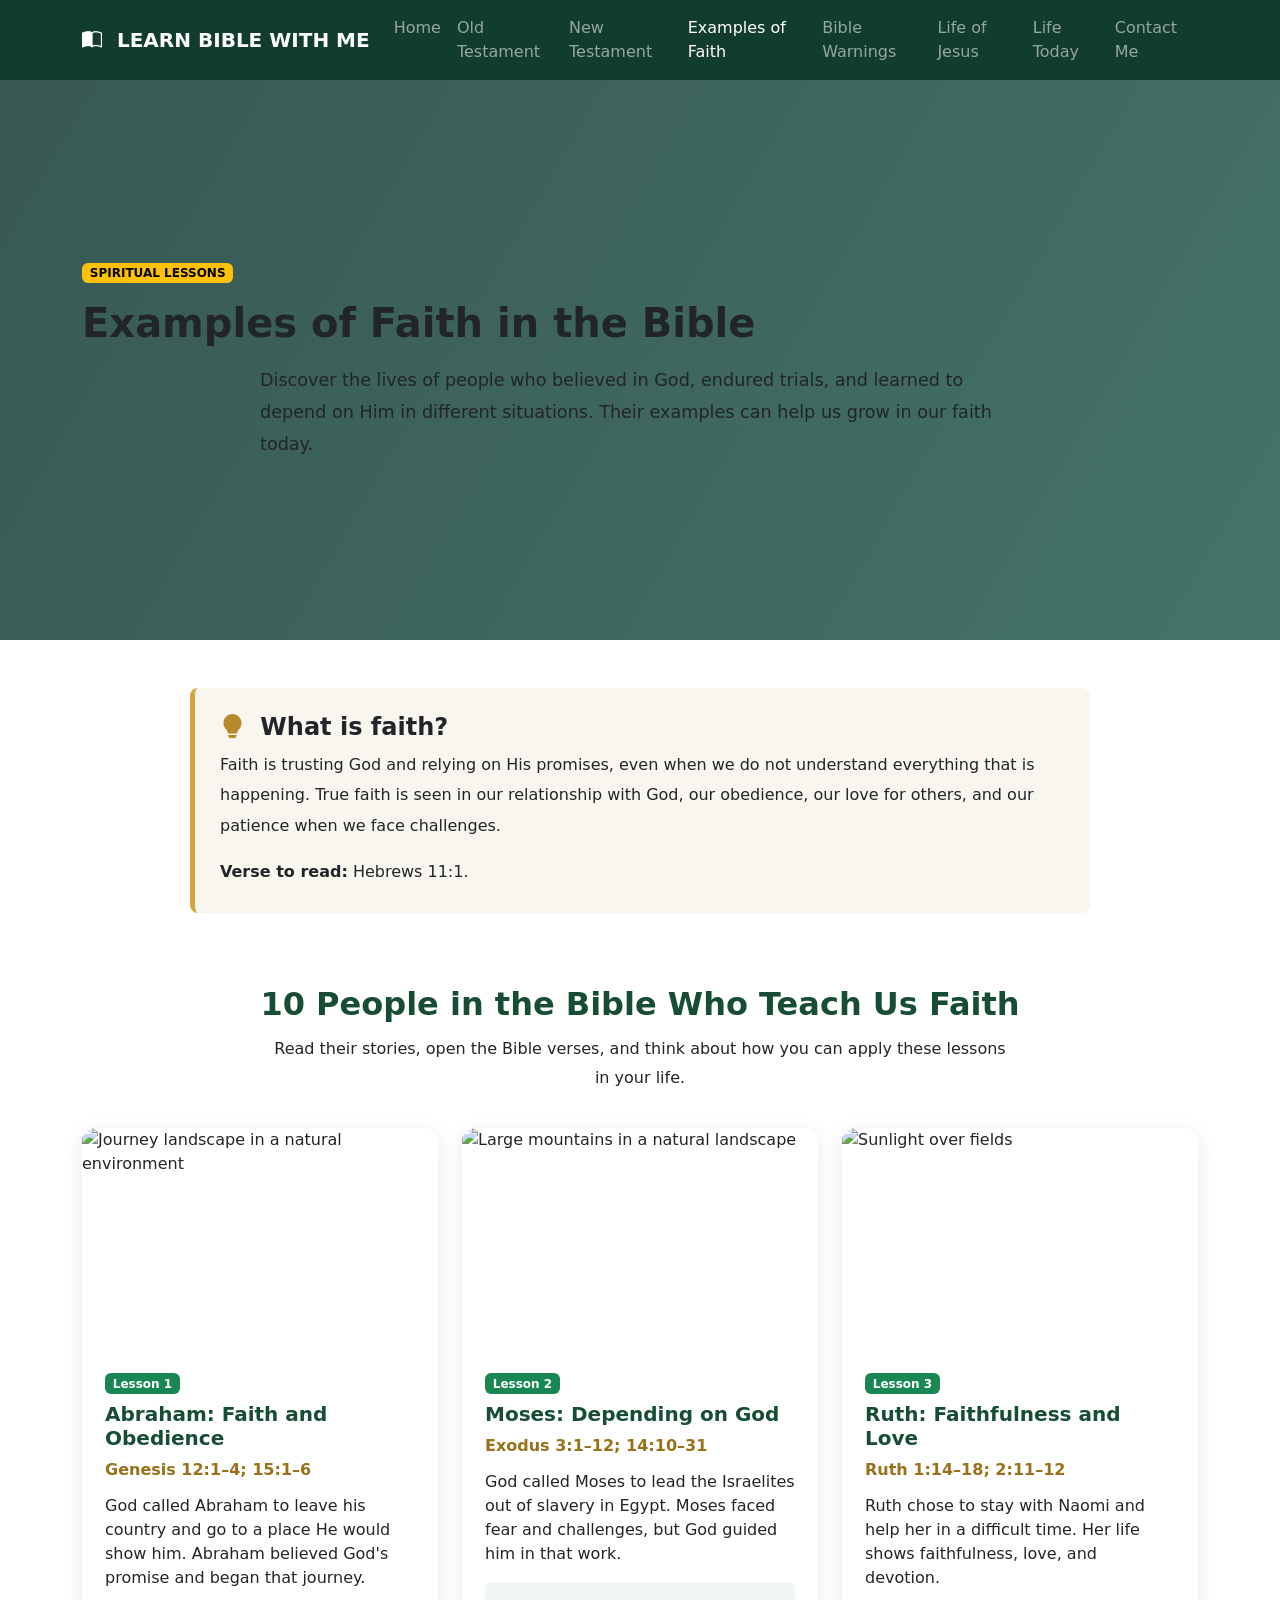
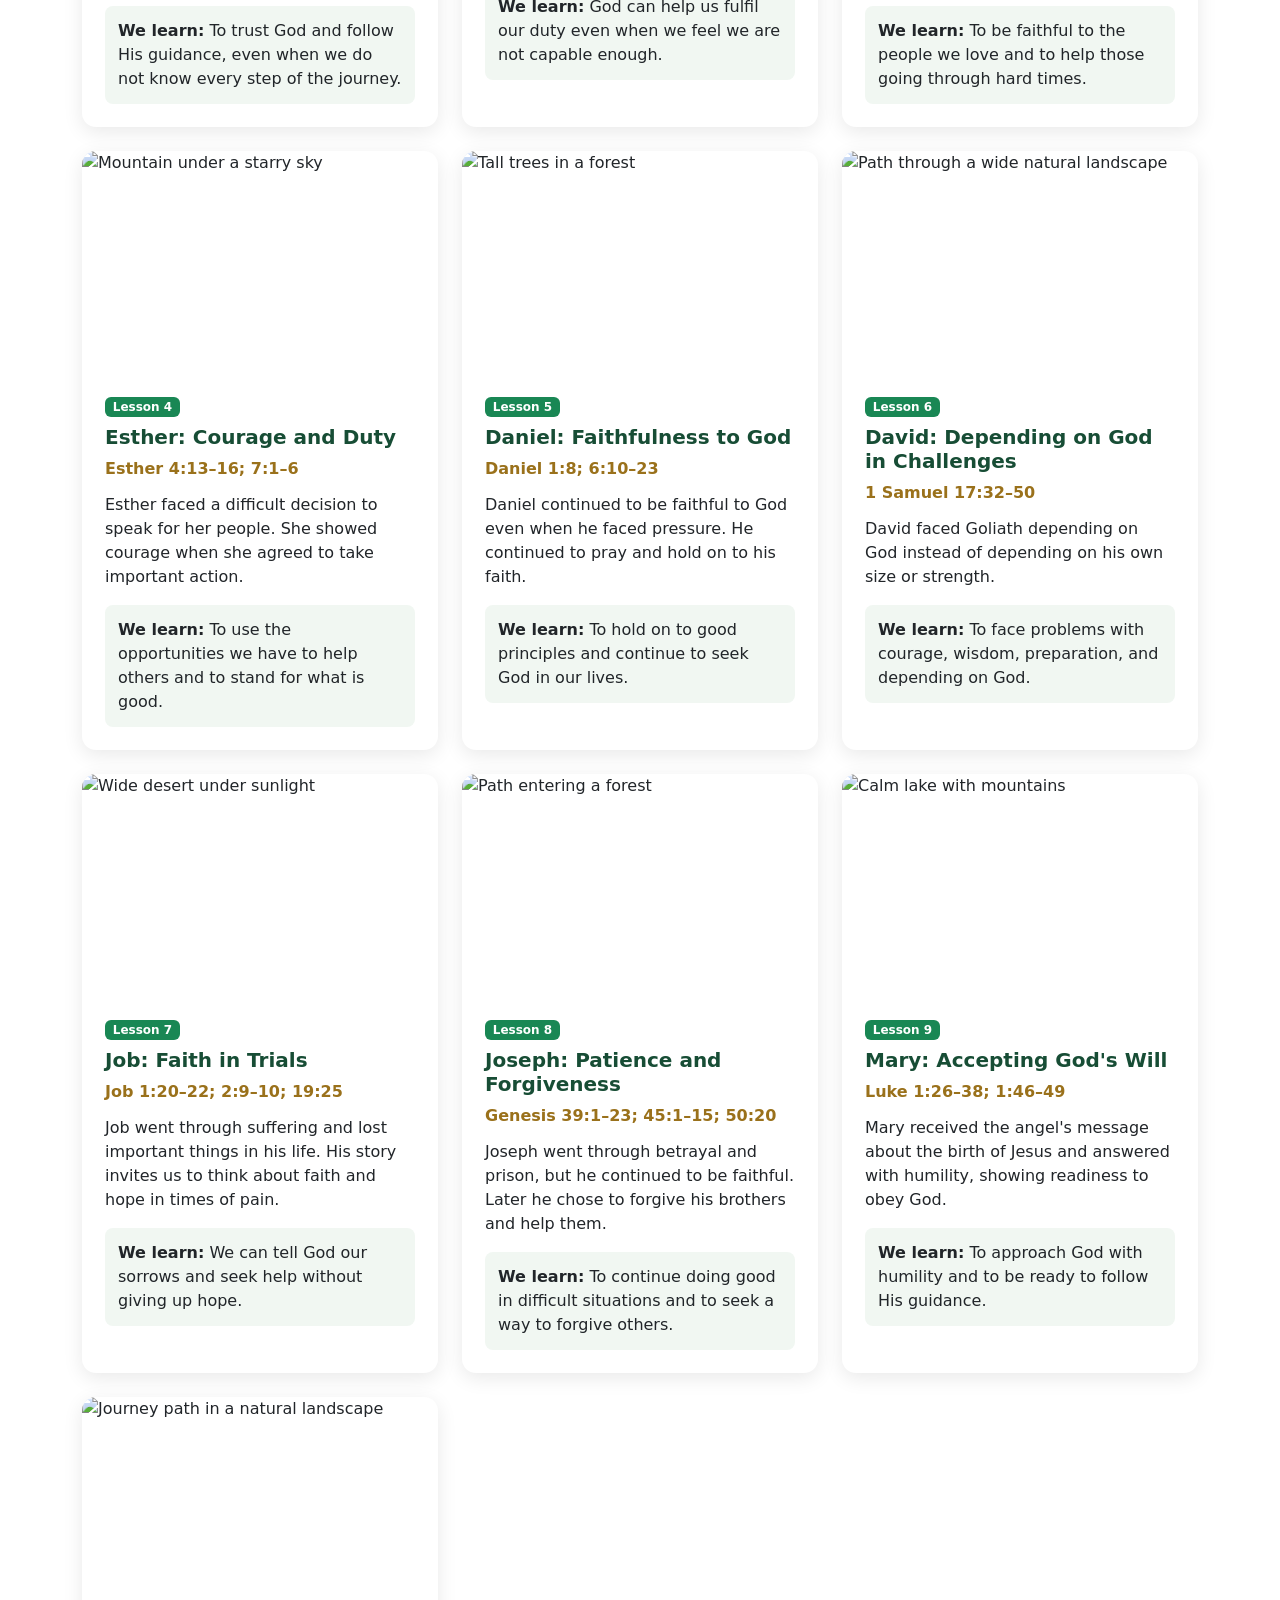
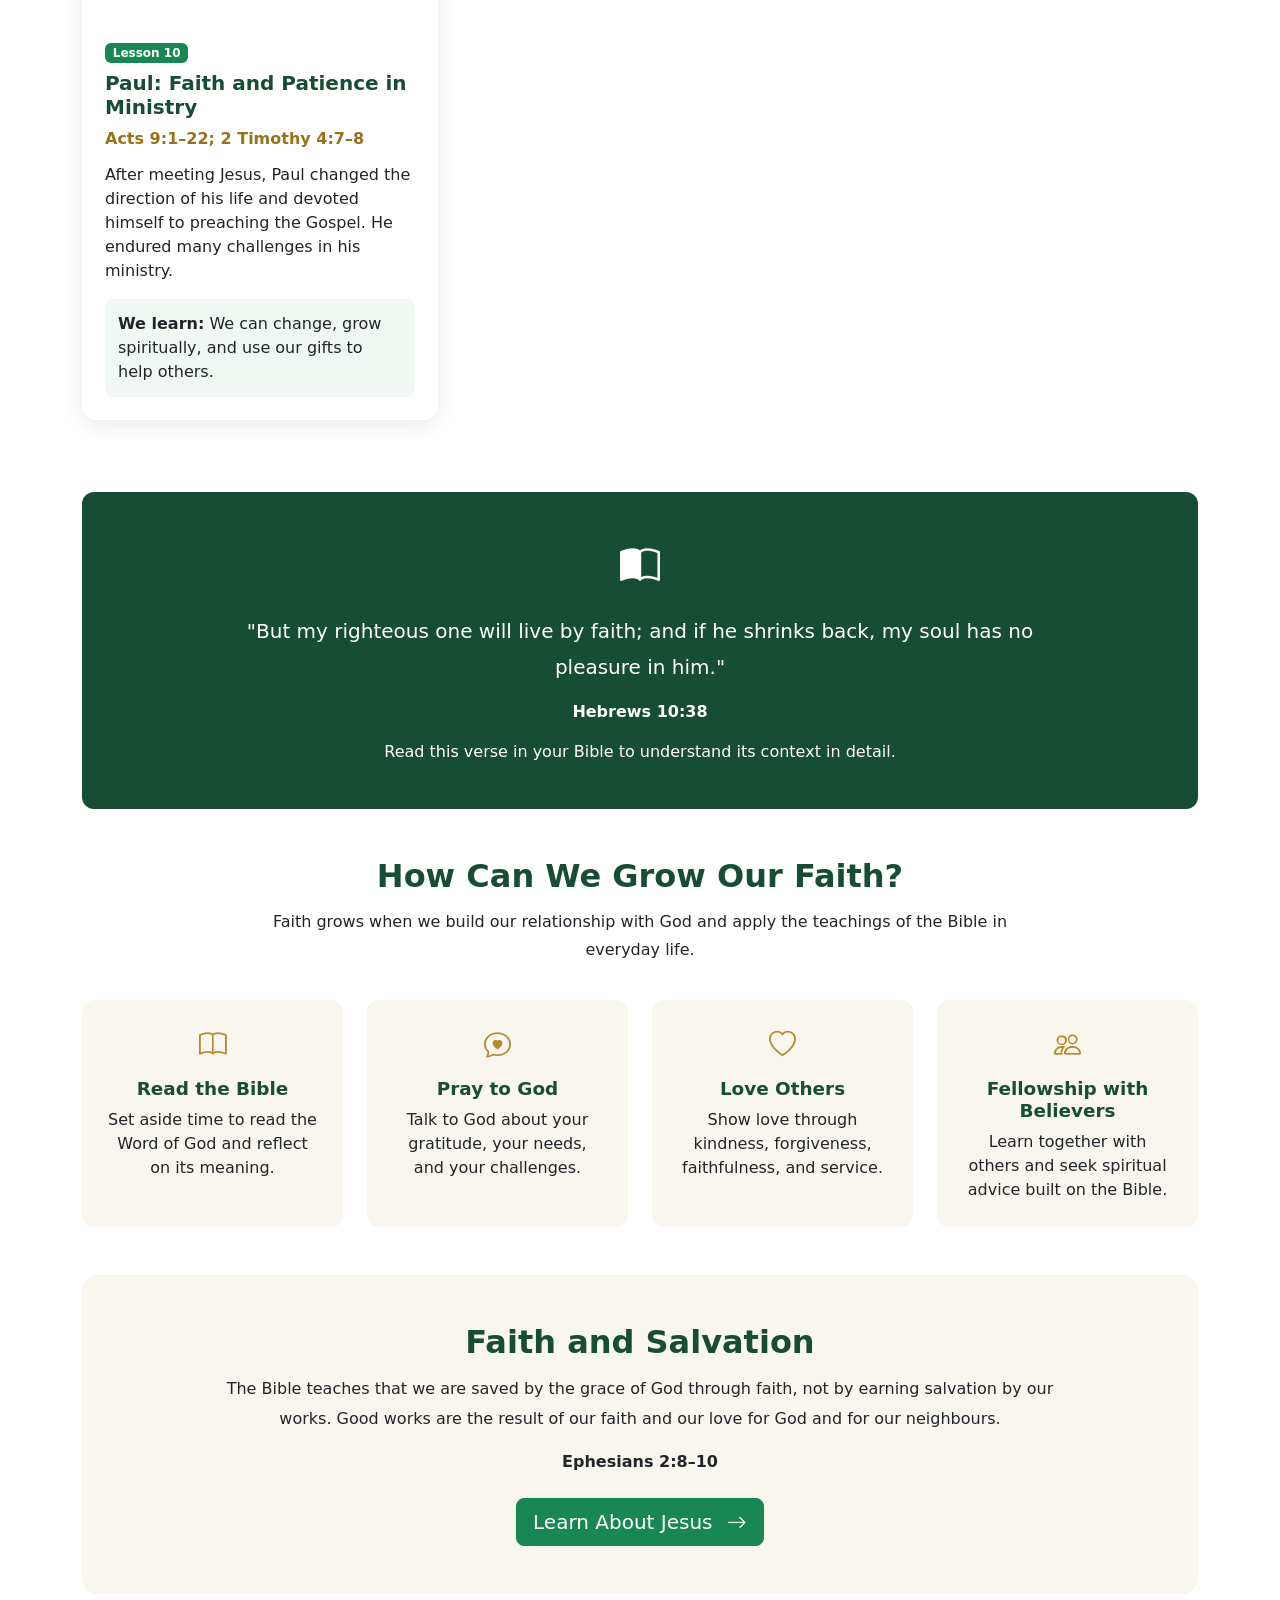
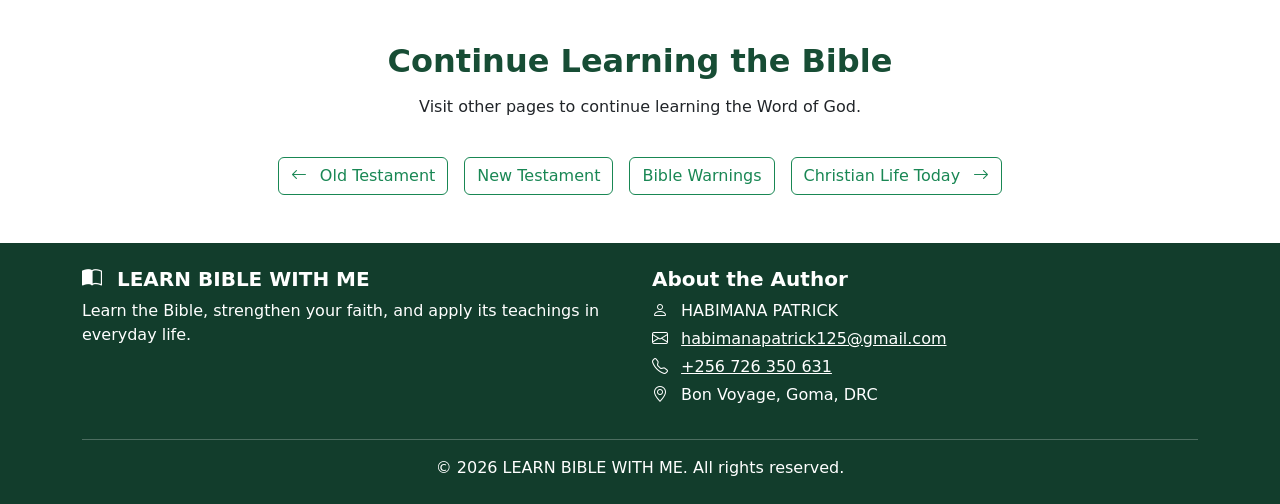
==== examples-of-faith.html @ d7feb808 "Create examples-of-faith.html" ====
<!DOCTYPE html>
<html lang="en">
<head>
    <meta charset="UTF-8">
    <meta name="viewport" content="width=device-width, initial-scale=1.0">

    <title>Examples of Faith | LEARN BIBLE WITH ME</title>

    <meta name="description" content="Learn about examples of faith from the Bible and how to apply those lessons in your life.">

    <link rel="stylesheet" href="Styles.css">

    <link href="https://cdn.jsdelivr.net/npm/bootstrap@5.3.3/dist/css/bootstrap.min.css"
          rel="stylesheet">

    <link href="https://cdn.jsdelivr.net/npm/bootstrap-icons@1.11.3/font/bootstrap-icons.css"
          rel="stylesheet">

    <style>
        .page-banner {
          background:
        linear-gradient(
            120deg,
            rgba(21, 59, 53, 0.85),
            rgba(36, 91, 78, 0.85)
        ),
        url('examples of faith B.webp');
            background-repeat: no-repeat;
            background-position: top center;
            background-size: cover;
            padding: 180px 0;
            color: var(--white-color);
            overflow: hidden;
        }

        .page-banner h1 {
            font-weight: 800;
            margin-bottom: 18px;
        }

        .page-banner p {
            max-width: 760px;
            margin: 0 auto;
            font-size: 1.1rem;
            line-height: 1.8;
        }

        .faith-intro {
            max-width: 900px;
            margin: 35px auto;
            padding: 25px;
            border-left: 5px solid #d6a63c;
            background: #f8f6ef;
            border-radius: 8px;
            line-height: 1.9;
        }

        .lesson-detail {
            height: 100%;
            overflow: hidden;
            border: none;
            border-radius: 14px;
            box-shadow: 0 5px 20px rgba(0, 0, 0, 0.09);
            transition: transform 0.25s ease;
            background: white;
        }

        .lesson-detail:hover {
            transform: translateY(-5px);
        }

        .lesson-detail img {
            width: 100%;
            height: 220px;
            object-fit: cover;
        }

        .lesson-detail .card-body {
            padding: 23px;
        }

        .lesson-detail h3 {
            color: #174d35;
            font-size: 1.25rem;
            font-weight: 700;
        }

        .bible-reference {
            color: #9a711b;
            font-weight: 700;
            margin-bottom: 12px;
        }

        .lesson-application {
            background: #f1f7f2;
            border-radius: 8px;
            padding: 13px;
            margin-top: 15px;
        }

        .faith-quote {
            background: #174d35;
            color: white;
            padding: 45px 20px;
            text-align: center;
            border-radius: 12px;
        }

        .faith-quote blockquote {
            max-width: 850px;
            margin: 0 auto 15px;
            font-size: 1.25rem;
            line-height: 1.8;
        }

        .section-heading {
            color: #174d35;
            font-weight: 800;
            text-align: center;
            margin-bottom: 12px;
        }

        .section-description {
            text-align: center;
            max-width: 750px;
            margin: 0 auto 35px;
            line-height: 1.8;
        }

        .faith-steps {
            background: #f8f6ef;
            border-radius: 12px;
            padding: 25px;
            height: 100%;
        }

        .faith-steps i {
            color: #b58a2a;
            font-size: 1.7rem;
        }

        .faith-steps h3 {
            font-size: 1.15rem;
            color: #174d35;
            margin-top: 12px;
            font-weight: 700;
        }

        @media (max-width: 576px) {
            .page-banner {
                padding: 50px 15px;
            }

            .lesson-detail img {
                height: 190px;
            }
        }
    </style>
</head>

<body>

<!-- NAVIGATION -->
<header>
    <nav class="navbar navbar-expand-lg navbar-dark"
         style="background-color: #123d2c;">

        <div class="container">

            <a class="navbar-brand fw-bold" href="index.html">
                <i class="bi bi-book-half me-2"></i>
                LEARN BIBLE WITH ME
            </a>

            <button class="navbar-toggler"
                    type="button"
                    data-bs-toggle="collapse"
                    data-bs-target="#mainNavbar"
                    aria-controls="mainNavbar"
                    aria-expanded="false"
                    aria-label="Open menu">

                <span class="navbar-toggler-icon"></span>
            </button>

            <div class="collapse navbar-collapse" id="mainNavbar">

                <ul class="navbar-nav ms-auto">

                    <li class="nav-item">
                        <a class="nav-link" href="index.html">Home</a>
                    </li>

                    <li class="nav-item">
                        <a class="nav-link" href="old-testament.html">
                            Old Testament
                        </a>
                    </li>

                    <li class="nav-item">
                        <a class="nav-link" href="new-testament.html">
                            New Testament
                        </a>
                    </li>

                    <li class="nav-item">
                        <a class="nav-link active"
                           aria-current="page"
                           href="examples-of-faith.html">
                            Examples of Faith
                        </a>
                    </li>

                    <li class="nav-item">
                        <a class="nav-link" href="bible-warnings.html">
                            Bible Warnings
                        </a>
                    </li>

                    <li class="nav-item">
                        <a class="nav-link" href="life-of-jesus.html">
                            Life of Jesus
                        </a>
                    </li>

                    <li class="nav-item">
                        <a class="nav-link" href="life-today.html">
                            Life Today
                        </a>
                    </li>

                    <li class="nav-item">
                        <a class="nav-link" href="contact-me.html">
                            Contact Me
                        </a>
                    </li>

                </ul>
            </div>
        </div>
    </nav>
</header>

<!-- PAGE BANNER -->
<section class="page-banner">
    <div class="container">

        <span class="badge text-bg-warning mb-3">
            SPIRITUAL LESSONS
        </span>

        <h1>
            Examples of Faith in the Bible
        </h1>

        <p>
            Discover the lives of people who believed in God, endured
            trials, and learned to depend on Him in different situations.
            Their examples can help us grow in our faith today.
        </p>

    </div>
</section>

<!-- INTRODUCTION -->
<main>

    <section class="container my-5">

        <div class="faith-intro">

            <h2 class="h4 fw-bold">
                <i class="bi bi-lightbulb-fill me-2"
                   style="color: #b58a2a;"></i>
                What is faith?
            </h2>

            <p class="mb-0">
                Faith is trusting God and relying on His promises,
                even when we do not understand everything that is happening.
                True faith is seen in our relationship with God,
                our obedience, our love for others, and our patience
                when we face challenges.
            </p>

            <p class="mt-3 mb-0">
                <strong>Verse to read:</strong>
                Hebrews 11:1.
            </p>

        </div>

    </section>

    <!-- LESSONS -->
    <section class="container py-4">

        <h2 class="section-heading">
            10 People in the Bible Who Teach Us Faith
        </h2>

        <p class="section-description">
            Read their stories, open the Bible verses, and think about
            how you can apply these lessons in your life.
        </p>

        <div class="row g-4">

            <!-- 1 ABRAHAM -->
            <div class="col-md-6 col-lg-4">

                <article class="card lesson-detail">

                    <img
                        src="https://images.unsplash.com/photo-1500530855697-b586d89ba3ee?auto=format&fit=crop&w=900&q=80"
                        alt="Journey landscape in a natural environment"
                        loading="lazy">

                    <div class="card-body">

                        <span class="badge text-bg-success mb-2">
                            Lesson 1
                        </span>

                        <h3>Abraham: Faith and Obedience</h3>

                        <p class="bible-reference">
                            Genesis 12:1–4; 15:1–6
                        </p>

                        <p>
                            God called Abraham to leave his country
                            and go to a place He would show him.
                            Abraham believed God's promise and began
                            that journey.
                        </p>

                        <div class="lesson-application">
                            <strong>We learn:</strong>
                            To trust God and follow His guidance,
                            even when we do not know every step of the journey.
                        </div>

                    </div>
                </article>
            </div>

            <!-- 2 MOSES -->
            <div class="col-md-6 col-lg-4">

                <article class="card lesson-detail">

                    <img
                        src="https://images.unsplash.com/photo-1464822759023-fed622ff2c3b?auto=format&fit=crop&w=900&q=80"
                        alt="Large mountains in a natural landscape"
                        loading="lazy">

                    <div class="card-body">

                        <span class="badge text-bg-success mb-2">
                            Lesson 2
                        </span>

                        <h3>Moses: Depending on God</h3>

                        <p class="bible-reference">
                            Exodus 3:1–12; 14:10–31
                        </p>

                        <p>
                            God called Moses to lead the Israelites
                            out of slavery in Egypt. Moses faced
                            fear and challenges, but God guided him
                            in that work.
                        </p>

                        <div class="lesson-application">
                            <strong>We learn:</strong>
                            God can help us fulfil our duty
                            even when we feel we are not capable enough.
                        </div>

                    </div>
                </article>
            </div>

            <!-- 3 RUTH -->
            <div class="col-md-6 col-lg-4">

                <article class="card lesson-detail">

                    <img
                        src="https://images.unsplash.com/photo-1470252649378-9c29740c9fa8?auto=format&fit=crop&w=900&q=80"
                        alt="Sunlight over fields"
                        loading="lazy">

                    <div class="card-body">

                        <span class="badge text-bg-success mb-2">
                            Lesson 3
                        </span>

                        <h3>Ruth: Faithfulness and Love</h3>

                        <p class="bible-reference">
                            Ruth 1:14–18; 2:11–12
                        </p>

                        <p>
                            Ruth chose to stay with Naomi
                            and help her in a difficult time. Her life
                            shows faithfulness, love, and devotion.
                        </p>

                        <div class="lesson-application">
                            <strong>We learn:</strong>
                            To be faithful to the people we love and
                            to help those going through hard times.
                        </div>

                    </div>
                </article>
            </div>

            <!-- 4 ESTHER -->
            <div class="col-md-6 col-lg-4">

                <article class="card lesson-detail">

                    <img
                        src="https://images.unsplash.com/photo-1519681393784-d120267933ba?auto=format&fit=crop&w=900&q=80"
                        alt="Mountain under a starry sky"
                        loading="lazy">

                    <div class="card-body">

                        <span class="badge text-bg-success mb-2">
                            Lesson 4
                        </span>

                        <h3>Esther: Courage and Duty</h3>

                        <p class="bible-reference">
                            Esther 4:13–16; 7:1–6
                        </p>

                        <p>
                            Esther faced a difficult decision to speak
                            for her people. She showed courage
                            when she agreed to take important action.
                        </p>

                        <div class="lesson-application">
                            <strong>We learn:</strong>
                            To use the opportunities we have to help others
                            and to stand for what is good.
                        </div>

                    </div>
                </article>
            </div>

            <!-- 5 DANIEL -->
            <div class="col-md-6 col-lg-4">

                <article class="card lesson-detail">

                    <img
                        src="https://images.unsplash.com/photo-1511497584788-876760111969?auto=format&fit=crop&w=900&q=80"
                        alt="Tall trees in a forest"
                        loading="lazy">

                    <div class="card-body">

                        <span class="badge text-bg-success mb-2">
                            Lesson 5
                        </span>

                        <h3>Daniel: Faithfulness to God</h3>

                        <p class="bible-reference">
                            Daniel 1:8; 6:10–23
                        </p>

                        <p>
                            Daniel continued to be faithful to God
                            even when he faced pressure. He continued
                            to pray and hold on to his faith.
                        </p>

                        <div class="lesson-application">
                            <strong>We learn:</strong>
                            To hold on to good principles and continue
                            to seek God in our lives.
                        </div>

                    </div>
                </article>
            </div>

            <!-- 6 DAVID -->
            <div class="col-md-6 col-lg-4">

                <article class="card lesson-detail">

                    <img
                        src="https://images.unsplash.com/photo-1500534623283-312aade485b7?auto=format&fit=crop&w=900&q=80"
                        alt="Path through a wide natural landscape"
                        loading="lazy">

                    <div class="card-body">

                        <span class="badge text-bg-success mb-2">
                            Lesson 6
                        </span>

                        <h3>David: Depending on God in Challenges</h3>

                        <p class="bible-reference">
                            1 Samuel 17:32–50
                        </p>

                        <p>
                            David faced Goliath depending on
                            God instead of depending on his own size or
                            strength.
                        </p>

                        <div class="lesson-application">
                            <strong>We learn:</strong>
                            To face problems with courage, wisdom,
                            preparation, and depending on God.
                        </div>

                    </div>
                </article>
            </div>

            <!-- 7 JOB -->
            <div class="col-md-6 col-lg-4">

                <article class="card lesson-detail">

                    <img
                        src="https://images.unsplash.com/photo-1500534314209-a25ddb2bd429?auto=format&fit=crop&w=900&q=80"
                        alt="Wide desert under sunlight"
                        loading="lazy">

                    <div class="card-body">

                        <span class="badge text-bg-success mb-2">
                            Lesson 7
                        </span>

                        <h3>Job: Faith in Trials</h3>

                        <p class="bible-reference">
                            Job 1:20–22; 2:9–10; 19:25
                        </p>

                        <p>
                            Job went through suffering and lost important
                            things in his life. His story invites us
                            to think about faith and hope in times
                            of pain.
                        </p>

                        <div class="lesson-application">
                            <strong>We learn:</strong>
                            We can tell God our sorrows and
                            seek help without giving up hope.
                        </div>

                    </div>
                </article>
            </div>

            <!-- 8 JOSEPH -->
            <div class="col-md-6 col-lg-4">

                <article class="card lesson-detail">

                    <img
                        src="https://images.unsplash.com/photo-1441974231531-c6227db76b6e?auto=format&fit=crop&w=900&q=80"
                        alt="Path entering a forest"
                        loading="lazy">

                    <div class="card-body">

                        <span class="badge text-bg-success mb-2">
                            Lesson 8
                        </span>

                        <h3>Joseph: Patience and Forgiveness</h3>

                        <p class="bible-reference">
                            Genesis 39:1–23; 45:1–15; 50:20
                        </p>

                        <p>
                            Joseph went through betrayal and prison, but
                            he continued to be faithful. Later he chose
                            to forgive his brothers and help them.
                        </p>

                        <div class="lesson-application">
                            <strong>We learn:</strong>
                            To continue doing good in difficult situations
                            and to seek a way to forgive others.
                        </div>

                    </div>
                </article>
            </div>

            <!-- 9 MARY -->
            <div class="col-md-6 col-lg-4">

                <article class="card lesson-detail">

                    <img
                        src="https://images.unsplash.com/photo-1470770841072-f978cf4d019e?auto=format&fit=crop&w=900&q=80"
                        alt="Calm lake with mountains"
                        loading="lazy">

                    <div class="card-body">

                        <span class="badge text-bg-success mb-2">
                            Lesson 9
                        </span>

                        <h3>Mary: Accepting God's Will</h3>

                        <p class="bible-reference">
                            Luke 1:26–38; 1:46–49
                        </p>

                        <p>
                            Mary received the angel's message about
                            the birth of Jesus and answered with humility,
                            showing readiness to obey God.
                        </p>

                        <div class="lesson-application">
                            <strong>We learn:</strong>
                            To approach God with humility and to be
                            ready to follow His guidance.
                        </div>

                    </div>
                </article>
            </div>

            <!-- 10 PAUL -->
            <div class="col-md-6 col-lg-4">

                <article class="card lesson-detail">

                    <img
                        src="https://images.unsplash.com/photo-1500530855697-b586d89ba3ee?auto=format&fit=crop&w=900&q=80"
                        alt="Journey path in a natural landscape"
                        loading="lazy">

                    <div class="card-body">

                        <span class="badge text-bg-success mb-2">
                            Lesson 10
                        </span>

                        <h3>Paul: Faith and Patience in Ministry</h3>

                        <p class="bible-reference">
                            Acts 9:1–22; 2 Timothy 4:7–8
                        </p>

                        <p>
                            After meeting Jesus, Paul changed
                            the direction of his life and devoted himself to preaching
                            the Gospel. He endured many challenges in
                            his ministry.
                        </p>

                        <div class="lesson-application">
                            <strong>We learn:</strong>
                            We can change, grow spiritually, and use
                            our gifts to help others.
                        </div>

                    </div>
                </article>
            </div>

        </div>
    </section>

    <!-- BIBLE VERSE -->
    <section class="container my-5">

        <div class="faith-quote">

            <i class="bi bi-book-half fs-1 mb-3 d-block"></i>

            <blockquote>
                "But my righteous one will live by faith;
                and if he shrinks back, my soul has no pleasure in him."
            </blockquote>

            <p class="fw-bold mb-0">
                Hebrews 10:38
            </p>

            <p class="mt-3 mb-0">
                Read this verse in your Bible to understand
                its context in detail.
            </p>

        </div>

    </section>

    <!-- HOW TO GROW IN FAITH -->
    <section class="container my-5">

        <h2 class="section-heading">
            How Can We Grow Our Faith?
        </h2>

        <p class="section-description">
            Faith grows when we build our relationship with God and apply
            the teachings of the Bible in everyday life.
        </p>

        <div class="row g-4">

            <div class="col-md-6 col-lg-3">

                <div class="faith-steps text-center">

                    <i class="bi bi-book"></i>

                    <h3>Read the Bible</h3>

                    <p class="mb-0">
                        Set aside time to read the Word of God and reflect on
                        its meaning.
                    </p>

                </div>
            </div>

            <div class="col-md-6 col-lg-3">

                <div class="faith-steps text-center">

                    <i class="bi bi-chat-heart"></i>

                    <h3>Pray to God</h3>

                    <p class="mb-0">
                        Talk to God about your gratitude,
                        your needs, and your challenges.
                    </p>

                </div>
            </div>

            <div class="col-md-6 col-lg-3">

                <div class="faith-steps text-center">

                    <i class="bi bi-heart"></i>

                    <h3>Love Others</h3>

                    <p class="mb-0">
                        Show love through kindness, forgiveness,
                        faithfulness, and service.
                    </p>

                </div>
            </div>

            <div class="col-md-6 col-lg-3">

                <div class="faith-steps text-center">

                    <i class="bi bi-people"></i>

                    <h3>Fellowship with Believers</h3>

                    <p class="mb-0">
                        Learn together with others and seek spiritual
                        advice built on the Bible.
                    </p>

                </div>
            </div>

        </div>
    </section>

    <!-- SALVATION -->
    <section class="container my-5">

        <div class="p-4 p-md-5 rounded-4"
             style="background-color: #f8f6ef;">

            <h2 class="section-heading">
                Faith and Salvation
            </h2>

            <p class="text-center mx-auto"
               style="max-width: 850px; line-height: 1.9;">

                The Bible teaches that we are saved by the grace of God
                through faith, not by earning salvation by our works.
                Good works are the result of our faith and our love for God
                and for our neighbours.

            </p>

            <p class="text-center fw-bold mb-4">
                Ephesians 2:8–10
            </p>

            <div class="text-center">

                <a href="life-of-jesus.html"
                   class="btn btn-success btn-lg">

                    Learn About Jesus
                    <i class="bi bi-arrow-right ms-2"></i>

                </a>

            </div>

        </div>

    </section>

    <!-- NAVIGATION TO OTHER PAGES -->
    <section class="container my-5 text-center">

        <h2 class="section-heading">
            Continue Learning the Bible
        </h2>

        <p class="section-description">
            Visit other pages to continue learning the Word of God.
        </p>

        <div class="d-flex flex-wrap justify-content-center gap-3">

            <a href="old-testament.html"
               class="btn btn-outline-success">

                <i class="bi bi-arrow-left me-2"></i>
                Old Testament

            </a>

            <a href="new-testament.html"
               class="btn btn-outline-success">

                New Testament

            </a>

            <a href="bible-warnings.html"
               class="btn btn-outline-success">

                Bible Warnings

            </a>

            <a href="life-today.html"
               class="btn btn-outline-success">

                Christian Life Today
                <i class="bi bi-arrow-right ms-2"></i>

            </a>

        </div>

    </section>

</main>

<!-- FOOTER -->
<footer class="text-white mt-5"
        style="background-color: #123d2c;">

    <div class="container py-4">

        <div class="row g-4">

            <div class="col-md-6">

                <h2 class="h5 fw-bold">
                    <i class="bi bi-book-half me-2"></i>
                    LEARN BIBLE WITH ME
                </h2>

                <p>
                    Learn the Bible, strengthen your faith, and apply
                    its teachings in everyday life.
                </p>

            </div>

            <div class="col-md-6">

                <h2 class="h5 fw-bold">
                    About the Author
                </h2>

                <p class="mb-1">
                    <i class="bi bi-person me-2"></i>
                    HABIMANA PATRICK
                </p>

                <p class="mb-1">
                    <i class="bi bi-envelope me-2"></i>
                    <a href="mailto:habimanapatrick125@gmail.com"
                       class="text-white">

                        habimanapatrick125@gmail.com

                    </a>
                </p>

                <p class="mb-1">
                    <i class="bi bi-telephone me-2"></i>
                    <a href="tel:+256726350631"
                       class="text-white">

                        +256 726 350 631

                    </a>
                </p>

                <p>
                    <i class="bi bi-geo-alt me-2"></i>
                    Bon Voyage, Goma, DRC
                </p>

            </div>

        </div>

        <hr class="border-light">

        <p class="text-center mb-0">
            &copy; <span id="currentYear"></span>
            LEARN BIBLE WITH ME. All rights reserved.
        </p>

    </div>

</footer>

<script src="https://cdn.jsdelivr.net/npm/bootstrap@5.3.3/dist/js/bootstrap.bundle.min.js"></script>

<script>
    document.getElementById("currentYear").textContent =
        new Date().getFullYear();
</script>

</body>
</html>
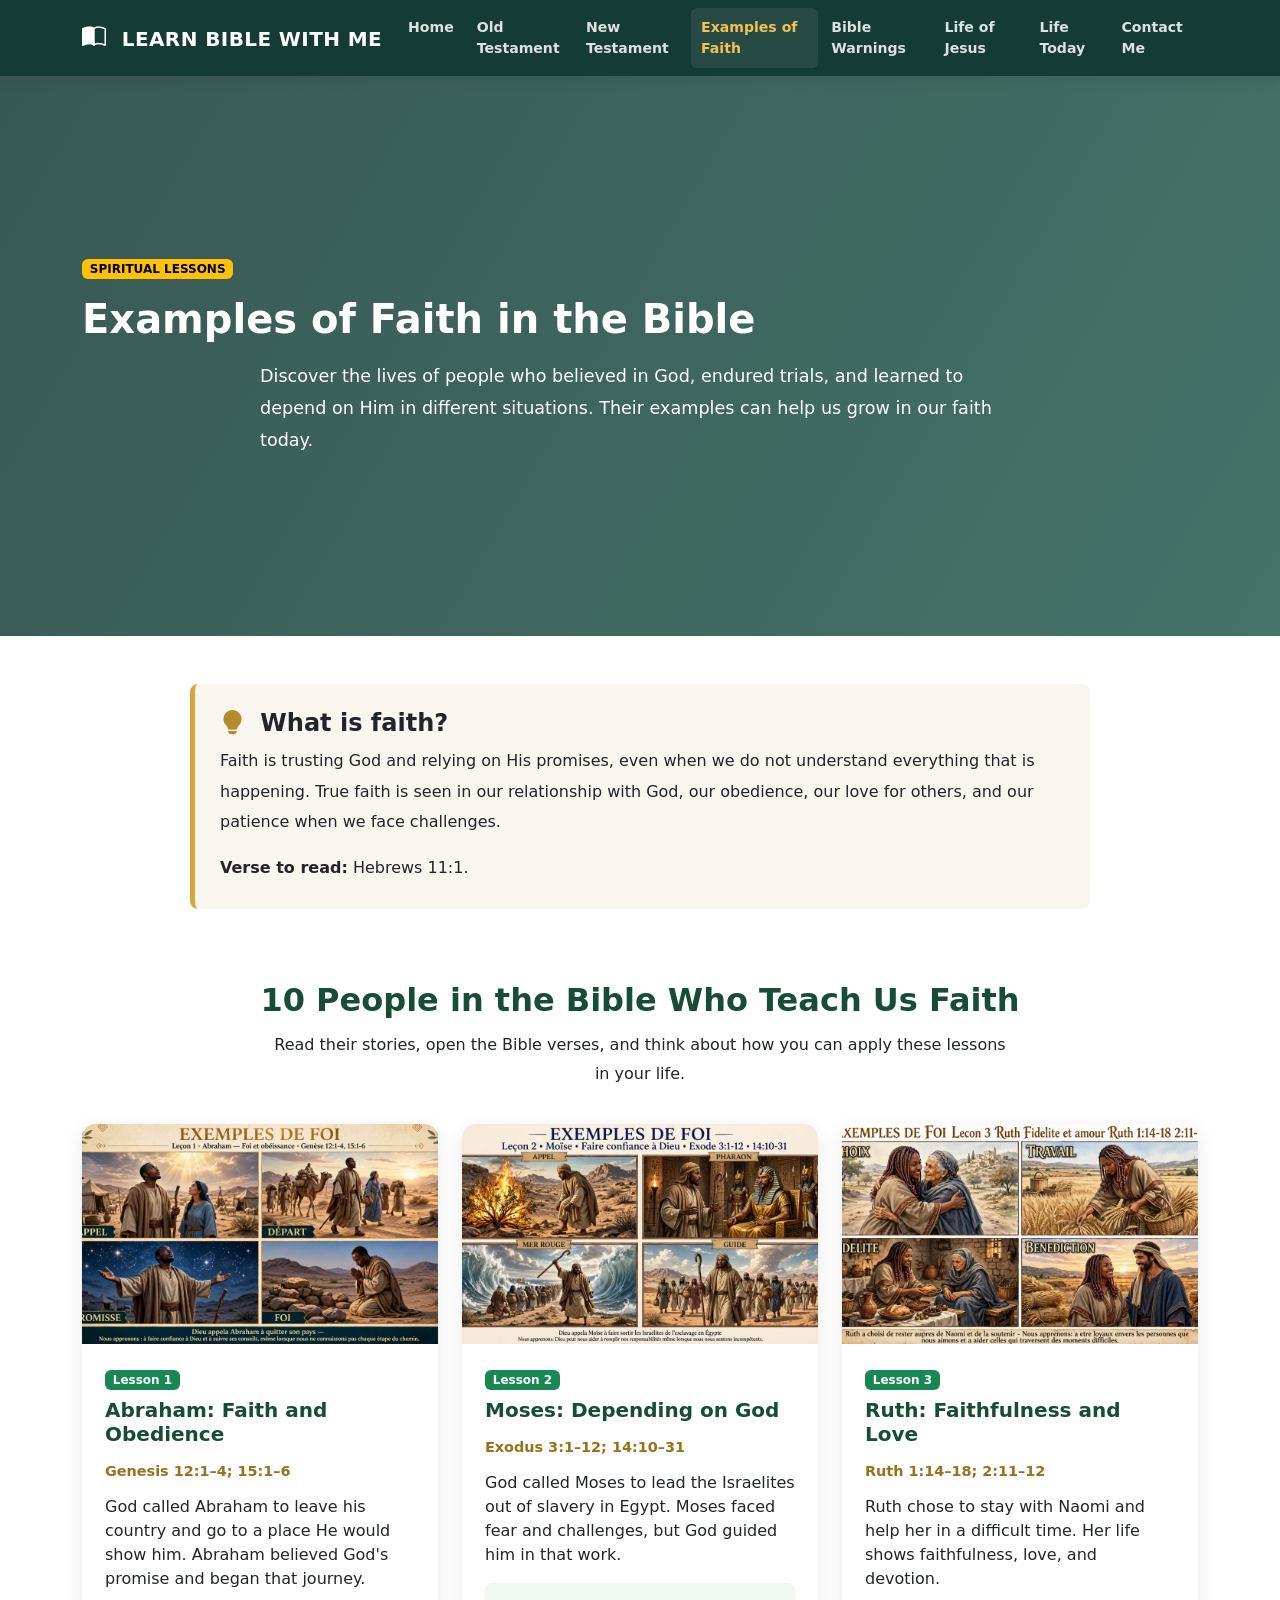
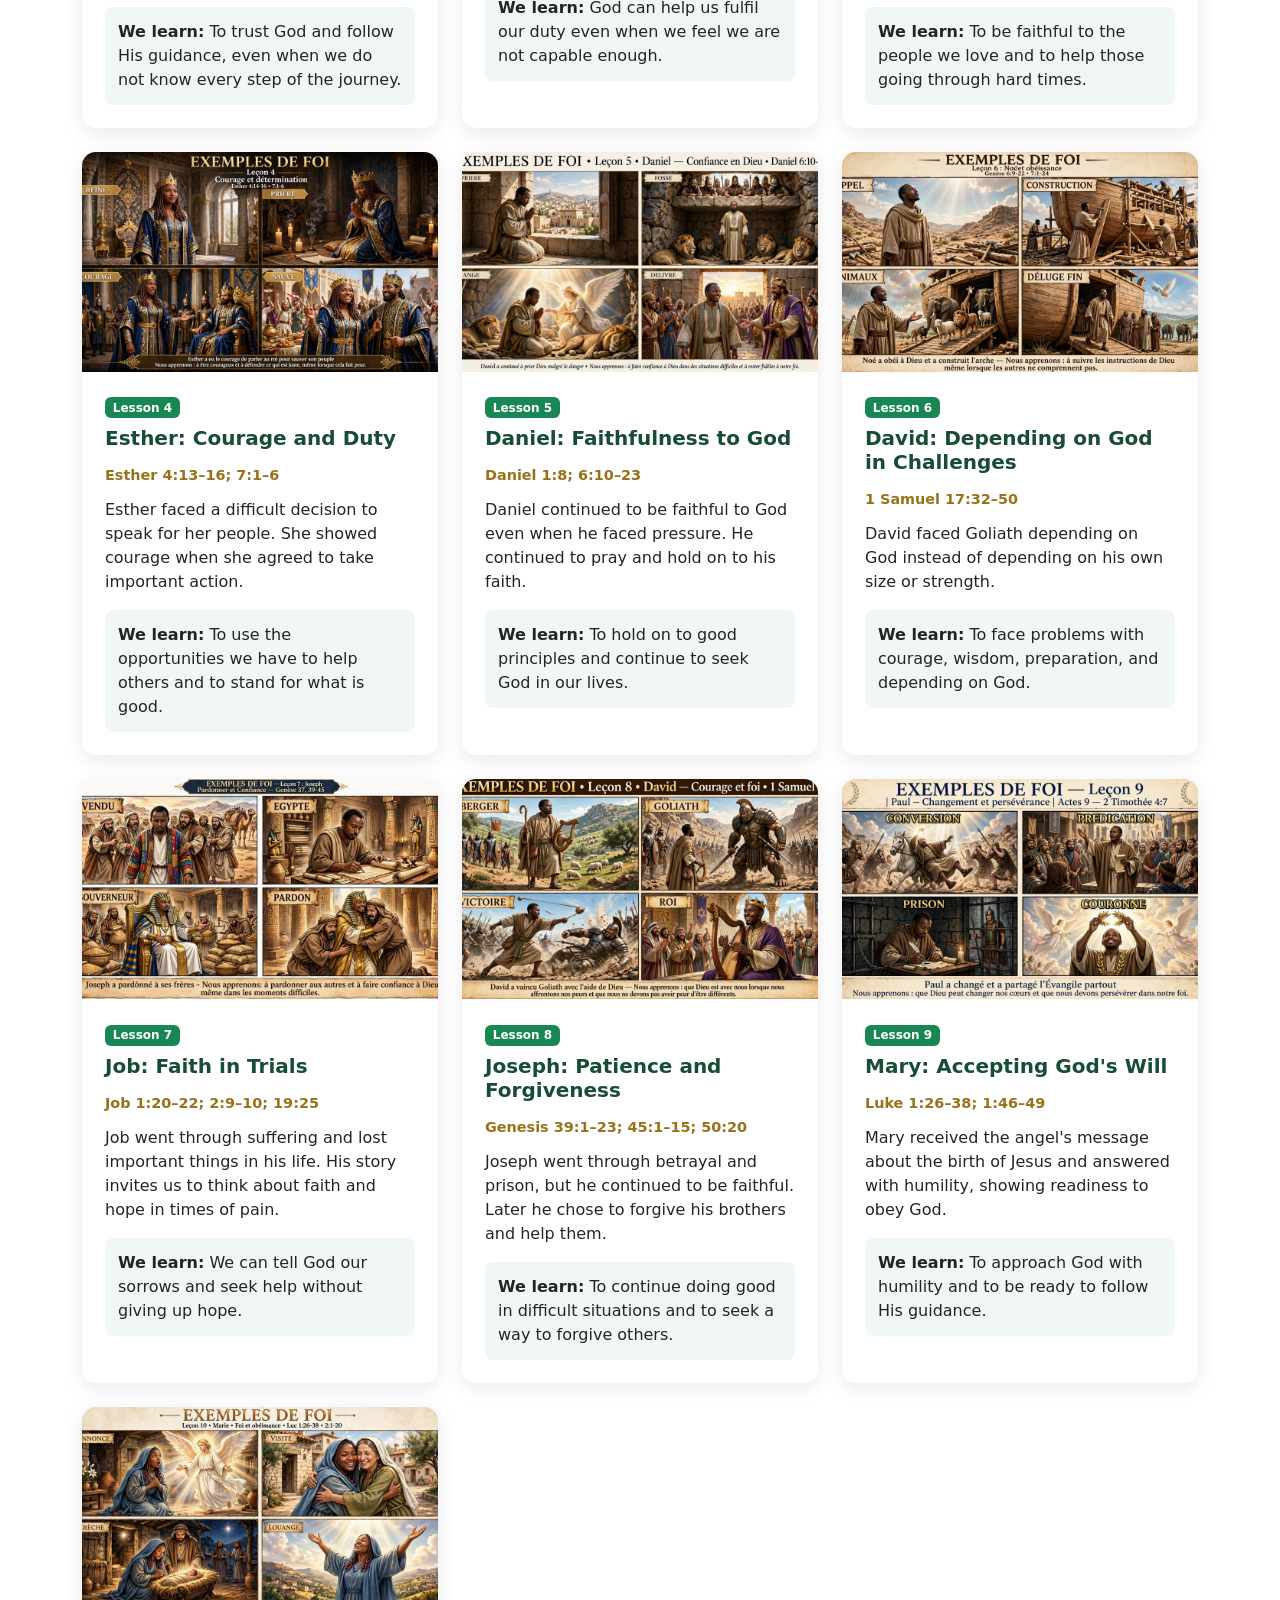
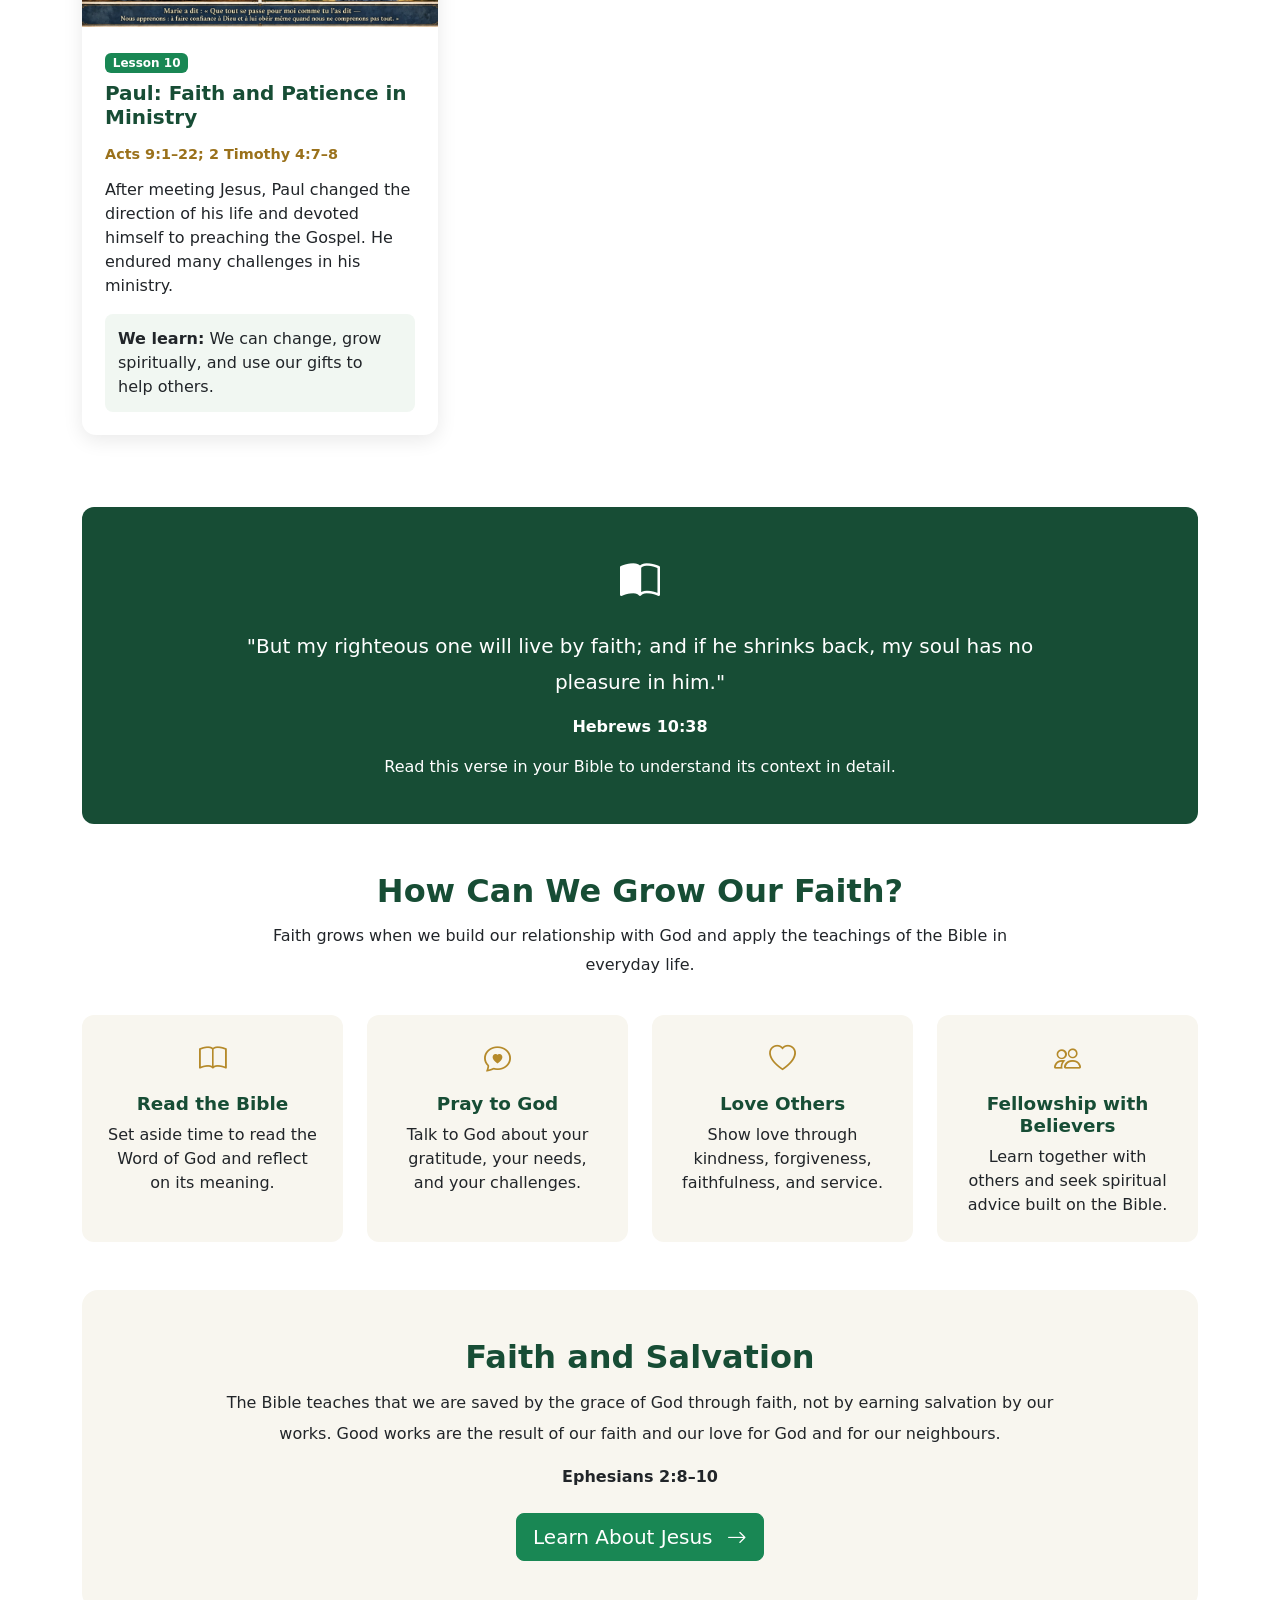
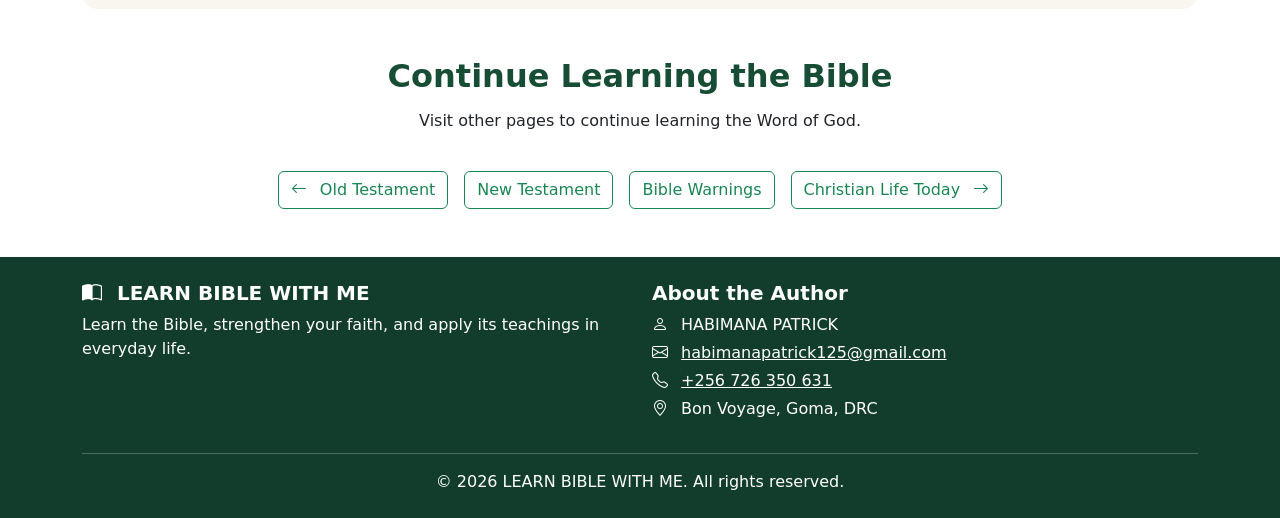
==== commit c2e74646: "Update examples-of-faith.html" ====
--- a/examples-of-faith.html
+++ b/examples-of-faith.html
@@ -312,7 +312,7 @@
                 <article class="card lesson-detail">
 
                     <img
-                        src="https://images.unsplash.com/photo-1500530855697-b586d89ba3ee?auto=format&fit=crop&w=900&q=80"
+                        src="examples-of-faith 1.webp"
                         alt="Journey landscape in a natural environment"
                         loading="lazy">
 
@@ -351,7 +351,7 @@
                 <article class="card lesson-detail">
 
                     <img
-                        src="https://images.unsplash.com/photo-1464822759023-fed622ff2c3b?auto=format&fit=crop&w=900&q=80"
+                        src="examples-of-faith 2.webp"
                         alt="Large mountains in a natural landscape"
                         loading="lazy">
 
@@ -390,7 +390,7 @@
                 <article class="card lesson-detail">
 
                     <img
-                        src="https://images.unsplash.com/photo-1470252649378-9c29740c9fa8?auto=format&fit=crop&w=900&q=80"
+                        src="examples-of-faith 3.webp"
                         alt="Sunlight over fields"
                         loading="lazy">
 
@@ -428,7 +428,7 @@
                 <article class="card lesson-detail">
 
                     <img
-                        src="https://images.unsplash.com/photo-1519681393784-d120267933ba?auto=format&fit=crop&w=900&q=80"
+                        src="examples-of-faith 4.webp"
                         alt="Mountain under a starry sky"
                         loading="lazy">
 
@@ -466,7 +466,7 @@
                 <article class="card lesson-detail">
 
                     <img
-                        src="https://images.unsplash.com/photo-1511497584788-876760111969?auto=format&fit=crop&w=900&q=80"
+                        src="examples-of-faith 5.webp"
                         alt="Tall trees in a forest"
                         loading="lazy">
 
@@ -504,7 +504,7 @@
                 <article class="card lesson-detail">
 
                     <img
-                        src="https://images.unsplash.com/photo-1500534623283-312aade485b7?auto=format&fit=crop&w=900&q=80"
+                        src="examples-of-faith 6.webp"
                         alt="Path through a wide natural landscape"
                         loading="lazy">
 
@@ -542,7 +542,7 @@
                 <article class="card lesson-detail">
 
                     <img
-                        src="https://images.unsplash.com/photo-1500534314209-a25ddb2bd429?auto=format&fit=crop&w=900&q=80"
+                        src="examples-of-faith 7.webp"
                         alt="Wide desert under sunlight"
                         loading="lazy">
 
@@ -581,7 +581,7 @@
                 <article class="card lesson-detail">
 
                     <img
-                        src="https://images.unsplash.com/photo-1441974231531-c6227db76b6e?auto=format&fit=crop&w=900&q=80"
+                        src="examples-of-faith 8.webp"
                         alt="Path entering a forest"
                         loading="lazy">
 
@@ -619,7 +619,7 @@
                 <article class="card lesson-detail">
 
                     <img
-                        src="https://images.unsplash.com/photo-1470770841072-f978cf4d019e?auto=format&fit=crop&w=900&q=80"
+                        src="examples-of-faith 9.webp"
                         alt="Calm lake with mountains"
                         loading="lazy">
 
@@ -657,7 +657,7 @@
                 <article class="card lesson-detail">
 
                     <img
-                        src="https://images.unsplash.com/photo-1500530855697-b586d89ba3ee?auto=format&fit=crop&w=900&q=80"
+                        src="examples-of-faith 10.webp"
                         alt="Journey path in a natural landscape"
                         loading="lazy">
 
--- a/Styles.css
+++ b/Styles.css
@@ -0,0 +1,731 @@
+/* =========================================
+   LEARN BIBLE WITH ME
+   Modern CSS that adapts to
+   screen size
+========================================= */
+
+/* =========================================
+   1. COLOR VARIABLES
+========================================= */
+
+:root {
+    --primary-color: #153b35;
+    --secondary-color: #245b4e;
+    --accent-color: #f2c14e;
+    --light-color: #f7f8f4;
+    --white-color: #ffffff;
+    --dark-color: #172522;
+    --text-color: #515b57;
+    --border-color: #e5e9e5;
+
+    --shadow-small: 0 5px 15px rgba(0, 0, 0, 0.07);
+    --shadow-medium: 0 12px 30px rgba(0, 0, 0, 0.12);
+
+    --transition: all 0.3s ease;
+}
+
+/* =========================================
+   2. PAGE RESET
+========================================= */
+
+* {
+    margin: 0;
+    padding: 0;
+    box-sizing: border-box;
+}
+
+html {
+    scroll-behavior: smooth;
+    scroll-padding-top: 90px;
+}
+
+body {
+    font-family: Arial, Helvetica, sans-serif;
+    background-color: var(--white-color);
+    color: var(--text-color);
+    line-height: 1.8;
+    overflow-x: hidden;
+}
+
+img {
+    max-width: 100%;
+    height: auto;
+}
+
+a {
+    text-decoration: none;
+    transition: var(--transition);
+}
+
+h1,
+h2,
+h3,
+h4,
+h5,
+h6 {
+    color: var(--dark-color);
+    line-height: 1.3;
+}
+
+p {
+    margin-bottom: 16px;
+}
+
+/* =========================================
+   3. NAVIGATION BAR
+========================================= */
+
+.navbar {
+    background-color: var(--primary-color) !important;
+    padding: 15px 0;
+    box-shadow: var(--shadow-small);
+    z-index: 1000;
+}
+
+.navbar-brand {
+    font-size: 1.25rem;
+    letter-spacing: 0.4px;
+    color: var(--white-color) !important;
+}
+
+.navbar-brand i {
+    font-size: 1.5rem;
+    margin-right: 5px;
+}
+
+.navbar-nav {
+    gap: 3px;
+}
+
+.navbar .nav-link {
+    color: rgba(255, 255, 255, 0.85) !important;
+    font-size: 0.88rem;
+    font-weight: 600;
+    padding: 9px 10px !important;
+    border-radius: 6px;
+}
+
+.navbar .nav-link:hover,
+.navbar .nav-link.active {
+    color: var(--accent-color) !important;
+    background-color: rgba(255, 255, 255, 0.08);
+}
+
+.navbar-toggler {
+    border: 1px solid rgba(255, 255, 255, 0.5);
+}
+
+.navbar-toggler:focus {
+    box-shadow: 0 0 0 3px rgba(242, 193, 78, 0.25);
+}
+
+/* =========================================
+   4. HERO SECTION
+========================================= */
+
+.hero-section {
+    position: relative;
+    padding: 100px 0;
+
+    /* Change below: Put the fading color (gradient) together with your image */
+    background:
+        linear-gradient(
+            120deg,
+            rgba(21, 59, 53, 0.85),
+            rgba(36, 91, 78, 0.85)
+        ),
+        url('profile.webp');
+
+    /* Put the name or path of your image here (example: church.webp) */
+    background-repeat: no-repeat;
+    background-position: top center;
+    background-size: cover;
+
+    color: var(--white-color);
+    overflow: hidden;
+}
+    
+.hero-section::before {
+    content: "";
+    position: absolute;
+    width: 350px;
+    height: 350px;
+    top: -150px;
+    right: -100px;
+    border: 1px solid rgba(255, 255, 255, 0.12);
+    border-radius: 50%;
+    pointer-events: none;
+}
+
+.hero-section h1 {
+    color: var(--white-color);
+    font-size: clamp(2.3rem, 5vw, 4rem);
+    line-height: 1.2;
+    margin-bottom: 25px;
+}
+
+.hero-section h1 .text-warning {
+    color: var(--accent-color) !important;
+}
+
+.hero-section p {
+    color: rgba(255, 255, 255, 0.88);
+}
+
+.hero-section .badge {
+    font-size: 0.8rem;
+    letter-spacing: 1px;
+    white-space: normal;
+}
+
+.hero-section .lead {
+    font-size: 1.1rem;
+    line-height: 1.9;
+}
+
+.hero-section .btn {
+    border-radius: 8px;
+    font-weight: 700;
+    padding: 12px 22px;
+    transition: var(--transition);
+}
+
+.hero-section .btn-warning {
+    background-color: var(--accent-color);
+    border-color: var(--accent-color);
+    color: var(--primary-color);
+}
+
+.hero-section .btn-warning:hover {
+    background-color: #ffda70;
+    border-color: #ffda70;
+    transform: translateY(-3px);
+}
+
+.hero-section .btn-outline-light:hover {
+    color: var(--primary-color);
+    transform: translateY(-3px);
+}
+
+.hero-image-wrapper {
+    position: relative;
+    padding: 12px;
+    border: 1px solid rgba(255, 255, 255, 0.2);
+    border-radius: 25px;
+    
+    background: 
+        linear-gradient(
+            135deg,
+            rgba(16, 61, 42, 0.85),
+            rgba(32, 128, 82, 0.85)
+        ),
+        url('church.webp');
+    background-repeat: no-repeat;
+    background-position: center;
+    background-size: cover;
+}
+
+.hero-image {
+    width: 100%;
+    height: 450px;
+    object-fit: cover;
+    object-position: top center;
+    border-radius: 18px;
+    box-shadow: var(--shadow-medium);
+}
+
+/* =========================================
+   5. SECTION HEADINGS
+========================================= */
+
+.section-heading {
+    max-width: 800px;
+    margin-left: auto;
+    margin-right: auto;
+}
+
+.section-heading h2 {
+    font-size: clamp(1.8rem, 4vw, 2.6rem);
+    margin-bottom: 15px;
+}
+
+.section-heading p {
+    font-size: 1.05rem;
+}
+
+.section-label {
+    display: inline-block;
+    color: var(--secondary-color);
+    font-size: 0.8rem;
+    font-weight: 800;
+    letter-spacing: 2px;
+    text-transform: uppercase;
+}
+
+ 
+/* =========================================
+   6. BENEFIT CARDS FOR READING THE BIBLE
+========================================= */
+
+.info-card {
+    padding: 35px 28px;
+    background-color: var(--white-color);
+    border: 1px solid var(--border-color);
+    border-radius: 15px;
+    box-shadow: var(--shadow-small);
+    transition: var(--transition);
+}
+
+.info-card:hover {
+    transform: translateY(-8px);
+    box-shadow: var(--shadow-medium);
+    border-color: var(--accent-color);
+}
+
+.icon-box {
+    display: flex;
+    align-items: center;
+    justify-content: center;
+    width: 65px;
+    height: 65px;
+    margin-bottom: 25px;
+    border-radius: 14px;
+    background-color: #edf5ef;
+    color: var(--secondary-color);
+    font-size: 1.8rem;
+}
+
+.info-card h3 {
+    font-size: 1.35rem;
+    font-weight: 700;
+    margin-bottom: 15px;
+}
+
+.info-card p {
+    font-size: 0.97rem;
+}
+
+.bible-reference {
+    color: var(--secondary-color);
+    font-weight: 700;
+    font-size: 0.9rem;
+    margin-top: 15px;
+}
+
+/* =========================================
+   7. ADVENTIST SECTION
+========================================= */
+
+.adventist-section {
+    background-color: var(--light-color);
+}
+
+.adventist-section img {
+    width: 100%;
+    height: 450px;
+    object-fit: cover;
+    border-radius: 18px;
+}
+
+.adventist-section h2 {
+    font-size: clamp(1.8rem, 4vw, 2.5rem);
+}
+
+.adventist-section p {
+    line-height: 1.9;
+}
+
+.check-list {
+    list-style: none;
+    padding-left: 0;
+    margin-top: 20px;
+}
+
+.check-list li {
+    display: flex;
+    align-items: flex-start;
+    gap: 12px;
+    margin-bottom: 12px;
+    color: var(--dark-color);
+}
+
+.check-list i {
+    color: var(--secondary-color);
+    font-size: 1.15rem;
+    margin-top: 5px;
+}
+
+/* =========================================
+   8. BIBLE LESSON CARDS
+========================================= */
+
+.lesson-card {
+    background-color: var(--white-color);
+    border: 1px solid var(--border-color);
+    border-radius: 15px;
+    overflow: hidden;
+    box-shadow: var(--shadow-small);
+    transition: var(--transition);
+}
+
+.lesson-card:hover {
+    transform: translateY(-8px);
+    box-shadow: var(--shadow-medium);
+}
+
+.lesson-image {
+    display: block;
+    width: 100%;
+    height: 230px;
+    object-fit: cover;
+    transition: transform 0.5s ease;
+}
+
+.lesson-card:hover .lesson-image {
+    transform: scale(1.04);
+}
+
+.lesson-content {
+    padding: 27px;
+}
+
+.lesson-number {
+    display: inline-block;
+    padding: 5px 11px;
+    background-color: #edf5ef;
+    color: var(--secondary-color);
+    font-size: 0.75rem;
+    font-weight: 800;
+    letter-spacing: 1px;
+    border-radius: 5px;
+    margin-bottom: 15px;
+}
+
+.lesson-content h3 {
+    font-size: 1.4rem;
+    font-weight: 800;
+    margin-bottom: 13px;
+}
+
+.lesson-content p {
+    font-size: 0.95rem;
+}
+
+.lesson-content .btn {
+    margin-top: 10px;
+    padding: 10px 18px;
+    border-radius: 7px;
+    font-weight: 700;
+}
+
+.lesson-content .btn:hover {
+    background-color: var(--primary-color);
+    border-color: var(--primary-color);
+    color: var(--white-color);
+}
+
+/* =========================================
+   9. SALVATION SECTION
+========================================= */
+
+.salvation-section {
+    background:
+        linear-gradient(
+            135deg,
+            var(--primary-color),
+            var(--secondary-color)
+        );
+    color: var(--white-color);
+}
+
+.salvation-section h2 {
+    color: var(--white-color);
+    font-size: clamp(1.8rem, 4vw, 2.7rem);
+}
+
+.salvation-section p {
+    color: rgba(255, 255, 255, 0.9);
+    line-height: 1.9;
+}
+
+.salvation-section .bible-reference {
+    color: var(--accent-color);
+}
+
+.salvation-icon {
+    font-size: 3.5rem;
+    color: var(--accent-color);
+}
+
+.salvation-section .btn-warning {
+    padding: 13px 25px;
+    font-weight: 700;
+    border-radius: 8px;
+}
+
+.salvation-section .btn-warning:hover {
+    background-color: #ffda70;
+    transform: translateY(-3px);
+}
+
+/* =========================================
+   10. CONTACT BANNER
+========================================= */
+
+.contact-banner {
+    padding: 55px 35px;
+    background-color: var(--light-color);
+    border: 1px solid var(--border-color);
+    border-radius: 20px;
+}
+
+.contact-banner h2 {
+    font-size: clamp(1.7rem, 4vw, 2.4rem);
+}
+
+.contact-banner p {
+    max-width: 700px;
+    margin-left: auto;
+    margin-right: auto;
+}
+
+.contact-banner .btn {
+    padding: 12px 25px;
+    border-radius: 8px;
+    font-weight: 700;
+}
+
+.contact-banner .btn:hover {
+    background-color: var(--secondary-color);
+    transform: translateY(-3px);
+}
+
+/* =========================================
+   11. FOOTER
+========================================= */
+
+.footer-section {
+    background: 
+        linear-gradient(
+            135deg,
+            rgba(16, 61, 42, 0.90),
+            rgba(32, 128, 82, 0.90)
+        ),
+        url('profile.webp');
+    background-repeat: no-repeat;
+    background-position: center;
+    background-size: cover;
+    
+    color: rgba(255, 255, 255, 0.8);
+    padding-top: 55px;
+}
+
+.footer-section h4,
+.footer-section h5 {
+    color: var(--white-color);
+    margin-bottom: 20px;
+}
+
+.footer-section h4 {
+    font-size: 1.35rem;
+}
+
+.footer-section p {
+    font-size: 0.92rem;
+}
+
+.footer-section i {
+    margin-right: 7px;
+}
+
+.footer-section a {
+    color: rgba(255, 255, 255, 0.8);
+}
+
+.footer-section a:hover {
+    color: var(--accent-color);
+}
+
+.footer-links {
+    list-style: none;
+    padding-left: 0;
+}
+
+.footer-links li {
+    margin-bottom: 10px;
+}
+
+.footer-links a {
+    display: inline-block;
+}
+
+.footer-links a:hover {
+    transform: translateX(4px);
+}
+
+.footer-section hr {
+    border-color: rgba(255, 255, 255, 0.2);
+    margin-top: 30px;
+}
+
+/* =========================================
+   12. GENERAL BUTTONS
+========================================= */
+
+.btn {
+    transition: var(--transition);
+}
+
+.btn:focus-visible,
+a:focus-visible {
+    outline: 3px solid var(--accent-color);
+    outline-offset: 3px;
+}
+
+/* =========================================
+   13. TABLETS
+========================================= */
+
+@media (max-width: 991.98px) {
+
+    .navbar-nav {
+        padding-top: 15px;
+    }
+
+    .navbar .nav-link {
+        padding: 10px 12px !important;
+    }
+
+    .hero-section {
+        padding: 75px 0;
+    }
+
+    .hero-image {
+        height: 380px;
+    }
+
+    .adventist-section img {
+        height: 380px;
+    }
+
+    .lesson-content {
+        padding: 22px;
+    }
+
+}
+
+/* =========================================
+   14. PHONES
+========================================= */
+
+@media (max-width: 767.98px) {
+
+    body {
+        font-size: 0.96rem;
+    }
+
+    .hero-section {
+        padding: 55px 0;
+        text-align: center;
+    }
+
+    .hero-section h1 {
+        font-size: 2.3rem;
+    }
+
+    .hero-section .lead {
+        font-size: 1rem;
+    }
+
+    .hero-image {
+        height: 300px;
+    }
+
+    .info-card {
+        padding: 28px 23px;
+    }
+
+    .icon-box {
+        margin-left: auto;
+        margin-right: auto;
+    }
+
+    .info-card {
+        text-align: center;
+    }
+
+    .adventist-section {
+        text-align: left;
+    }
+
+    .adventist-section img {
+        height: 300px;
+    }
+
+    .lesson-image {
+        height: 220px;
+    }
+
+    .contact-banner {
+        padding: 40px 22px;
+    }
+
+    .footer-section {
+        padding-top: 40px;
+    }
+
+}
+
+/* =========================================
+   15. VERY SMALL PHONES
+========================================= */
+
+@media (max-width: 400px) {
+
+    .navbar-brand {
+        font-size: 1rem;
+    }
+
+    .hero-section h1 {
+        font-size: 1.9rem;
+    }
+
+    .hero-section .btn {
+        display: block;
+        width: 100%;
+        margin-right: 0 !important;
+    }
+
+    .hero-image {
+        height: 240px;
+    }
+
+    .lesson-content {
+        padding: 20px;
+    }
+
+    .contact-banner {
+        padding: 30px 18px;
+    }
+
+}
+
+/* =========================================
+   16. REDUCE ANIMATION FOR THOSE WHO NEED IT
+========================================= */
+
+@media (prefers-reduced-motion: reduce) {
+
+    html {
+        scroll-behavior: auto;
+    }
+
+    *,
+    *::before,
+    *::after {
+        animation-duration: 0.01ms !important;
+        transition-duration: 0.01ms !important;
+        scroll-behavior: auto !important;
+    }
+
+}
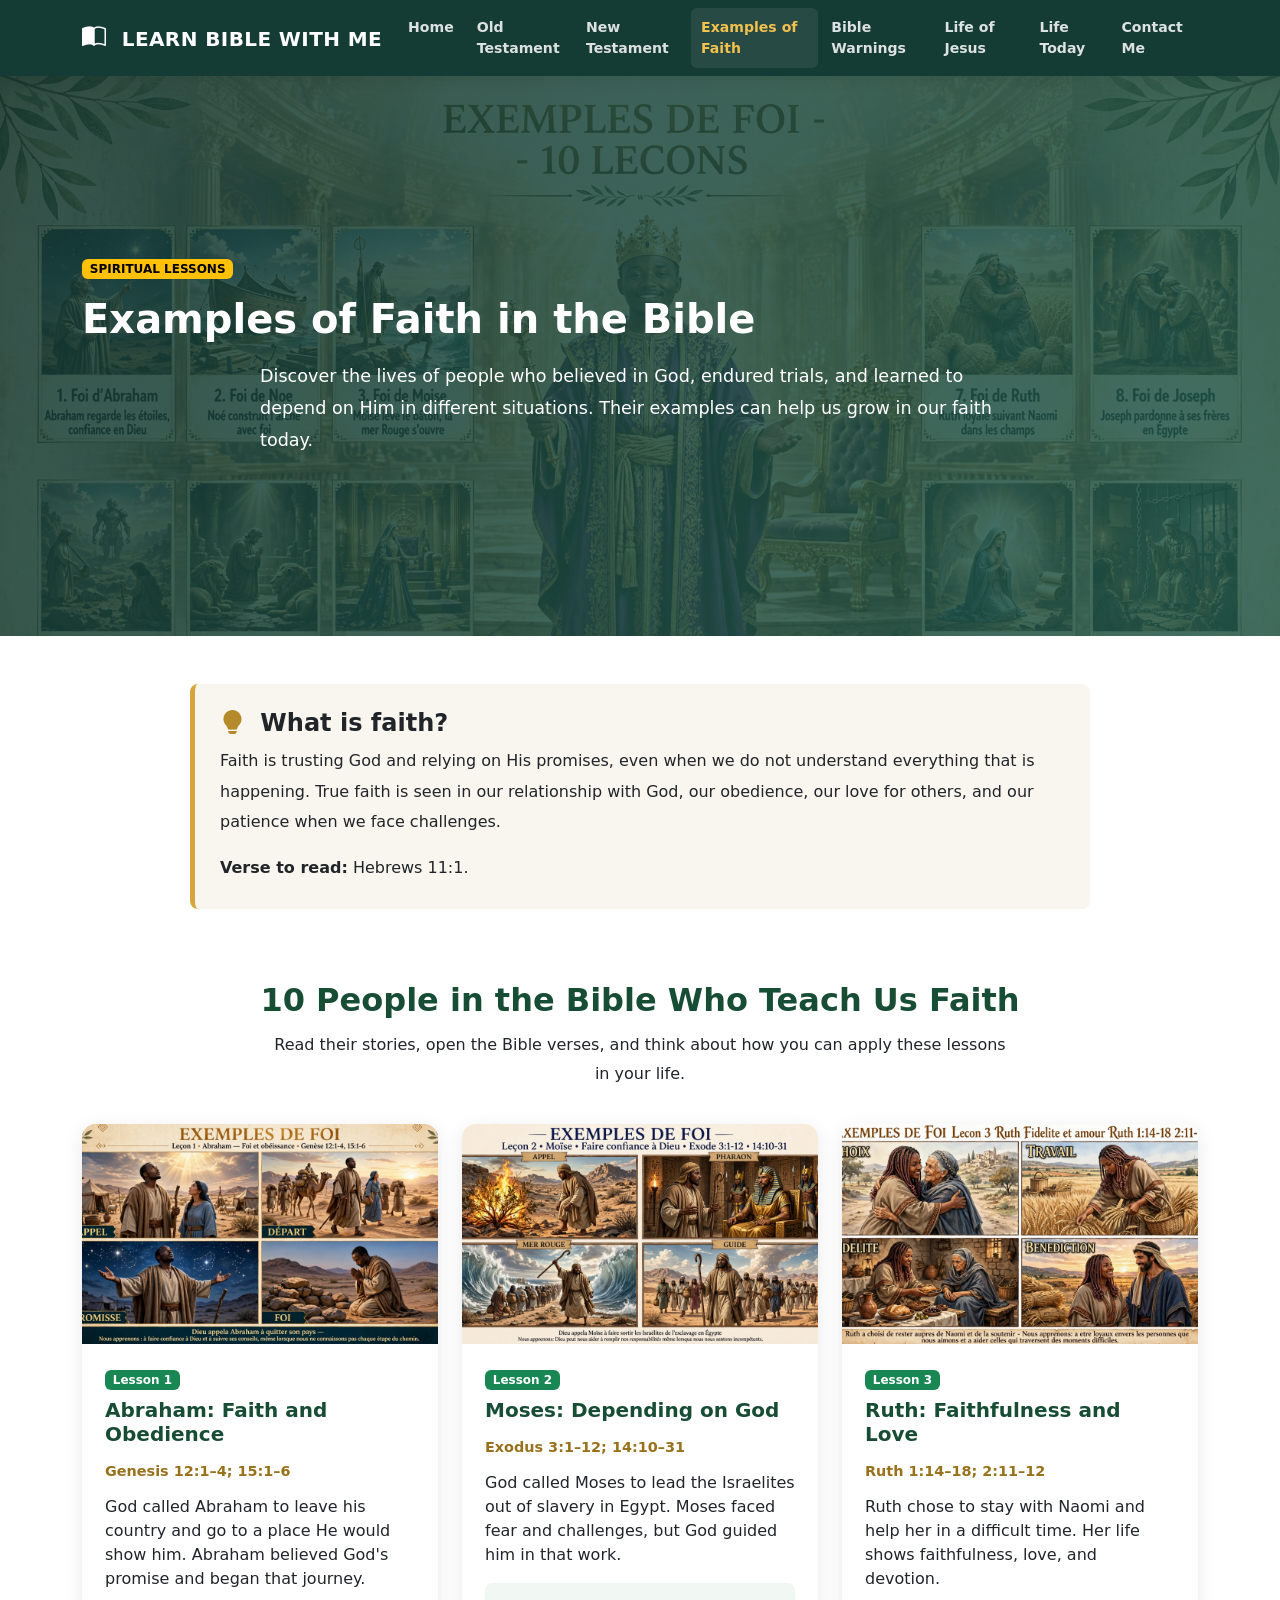
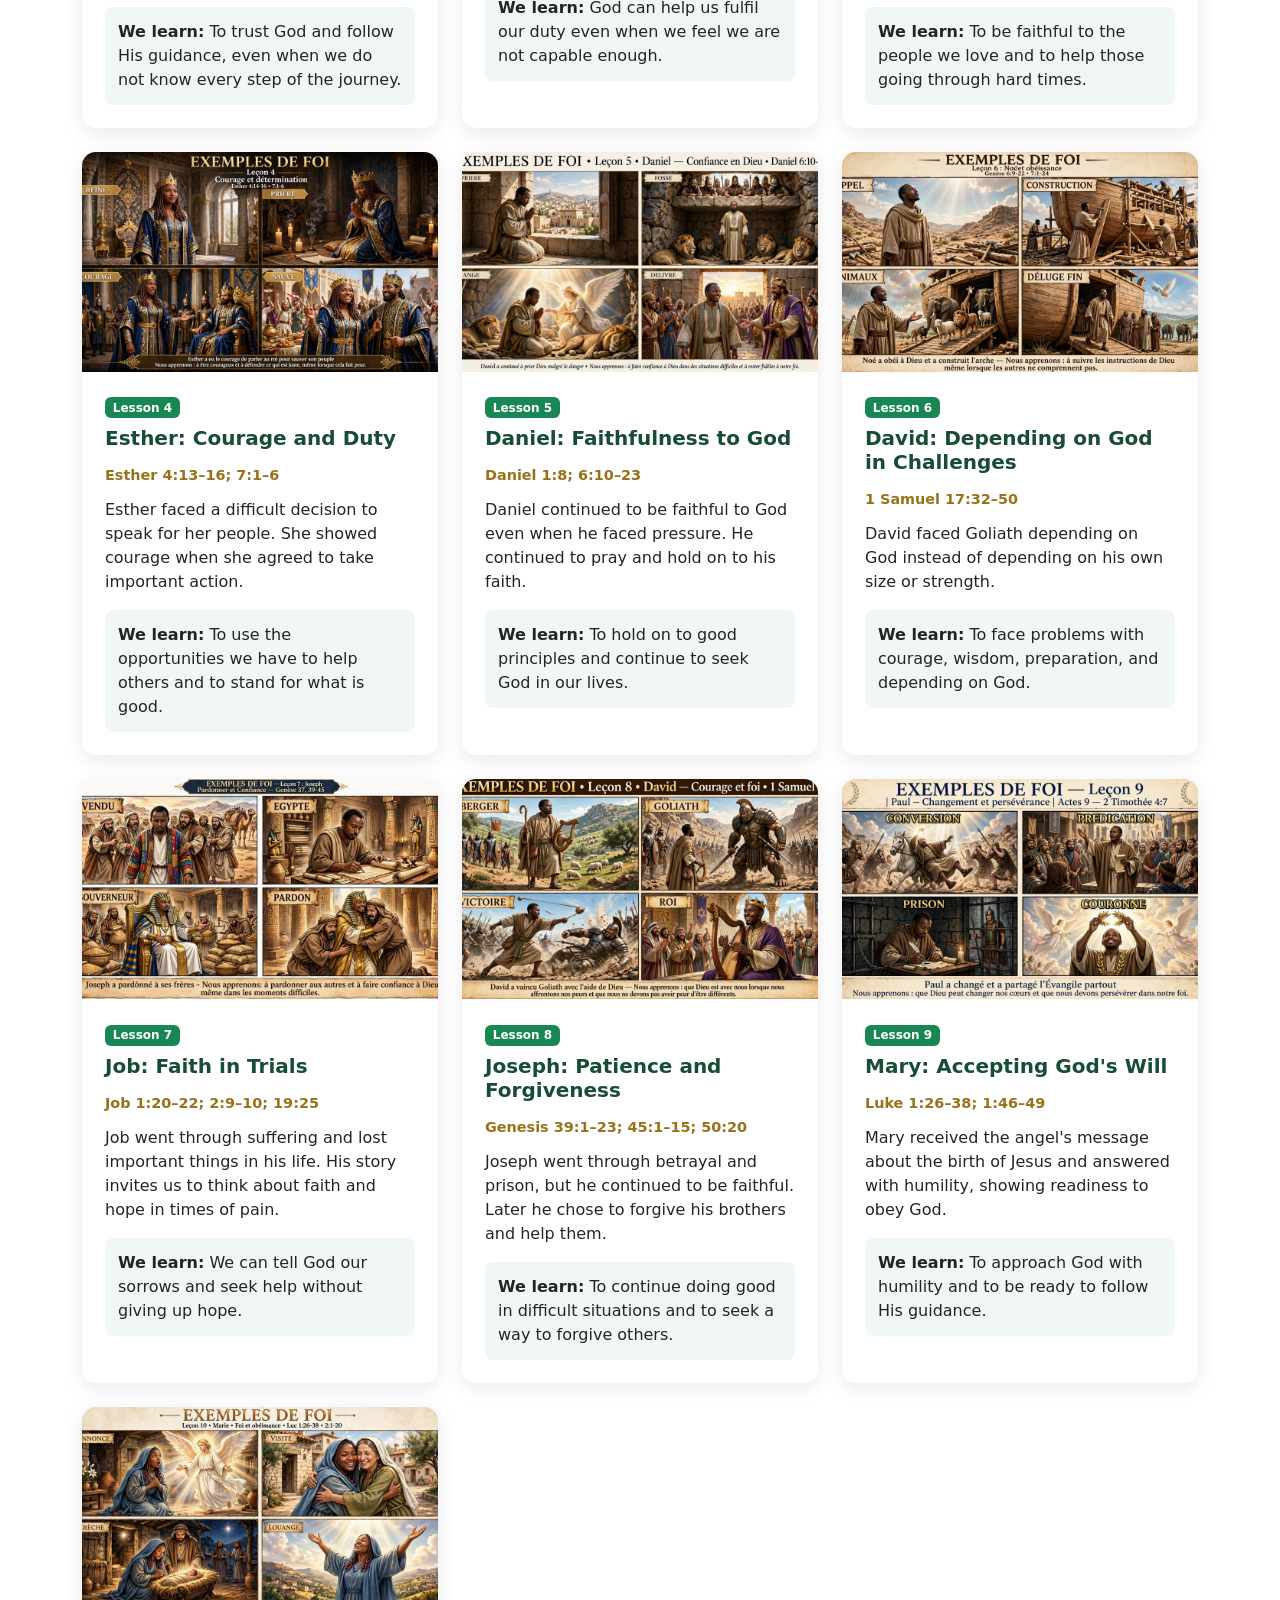
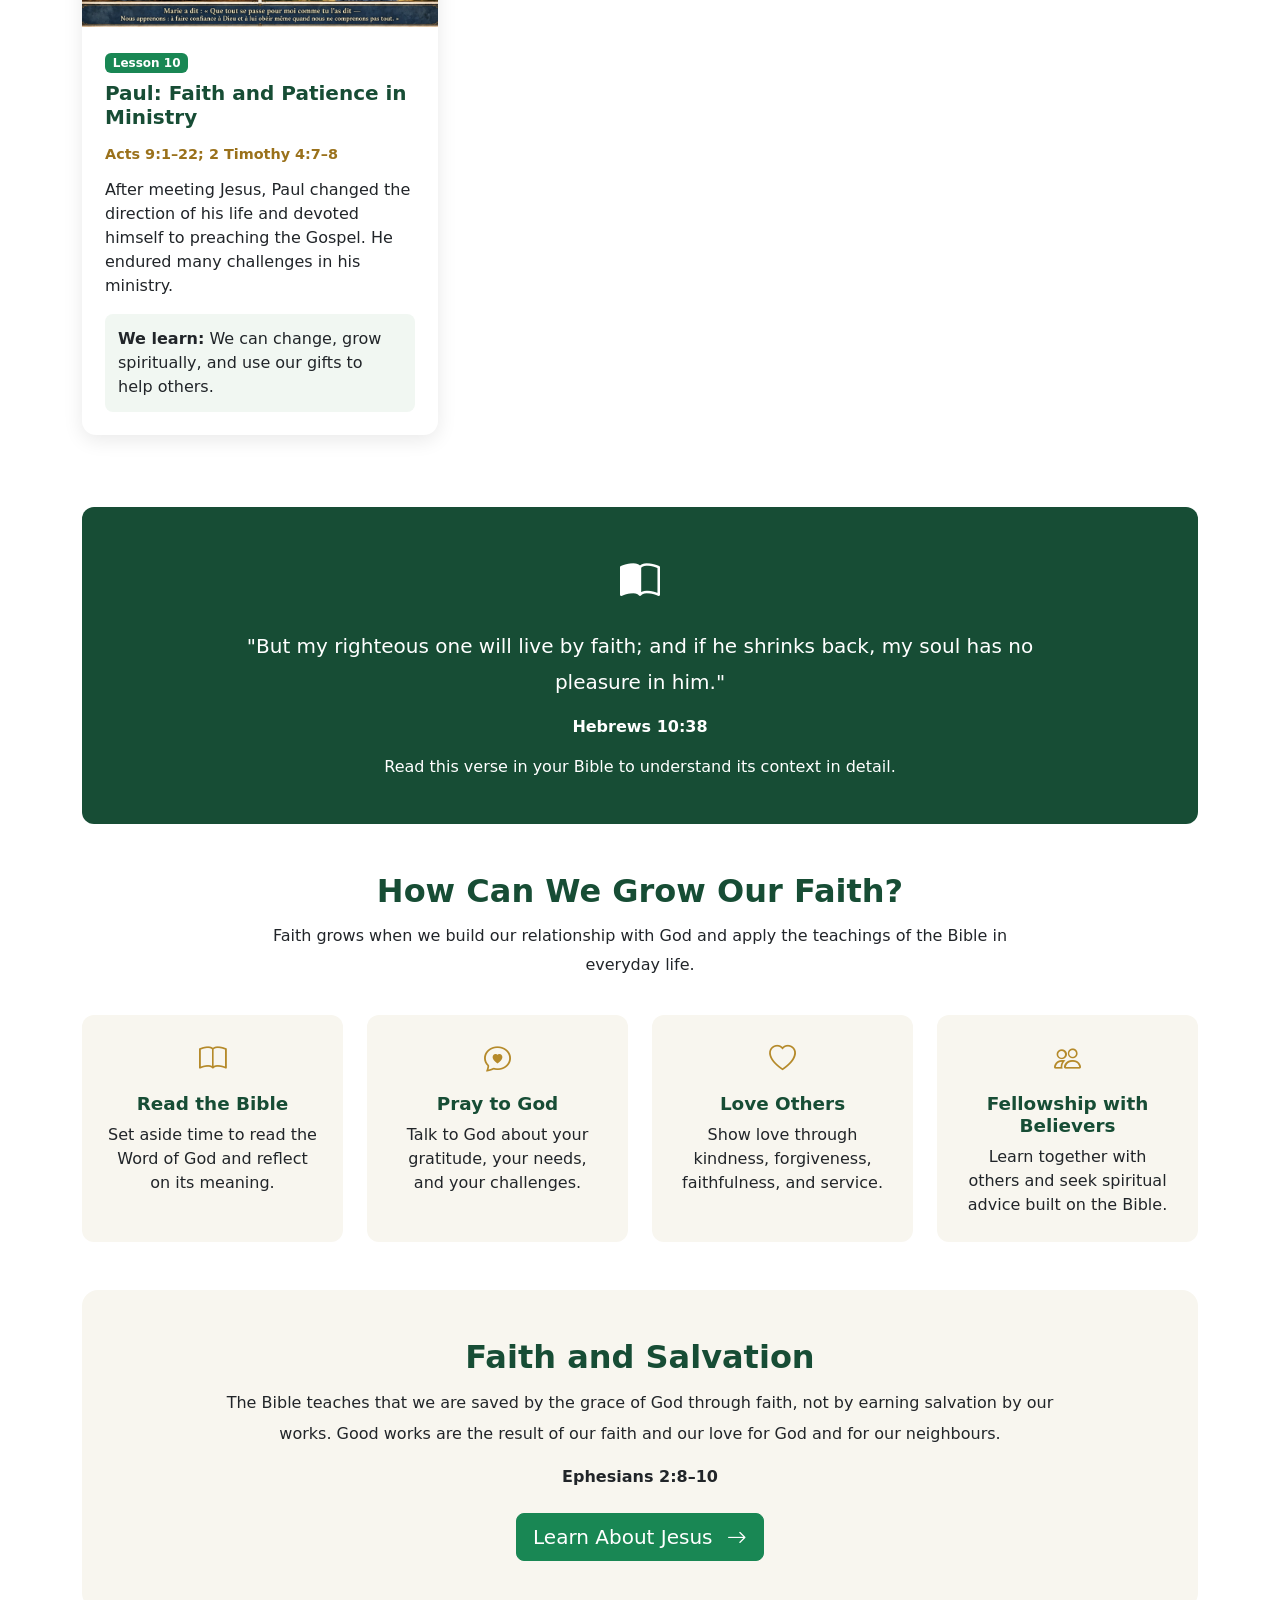
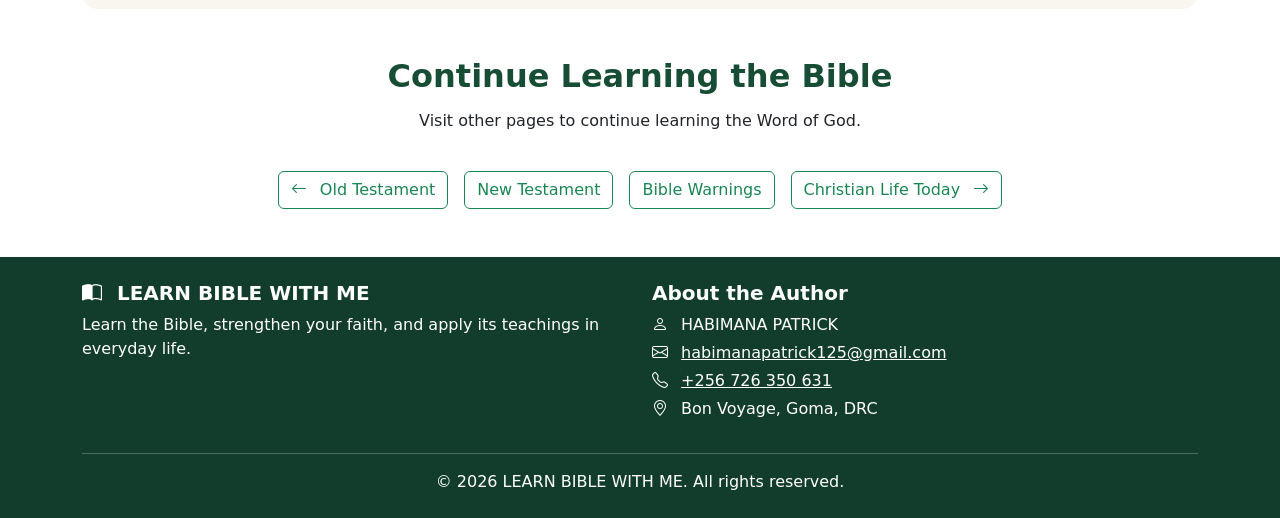
==== commit 6e2d0851: "Update examples-of-faith.html" ====
--- a/examples-of-faith.html
+++ b/examples-of-faith.html
@@ -24,7 +24,7 @@
             rgba(21, 59, 53, 0.85),
             rgba(36, 91, 78, 0.85)
         ),
-        url('examples of faith B.webp');
+        url('examples-of-faith B.webp');
             background-repeat: no-repeat;
             background-position: top center;
             background-size: cover;
